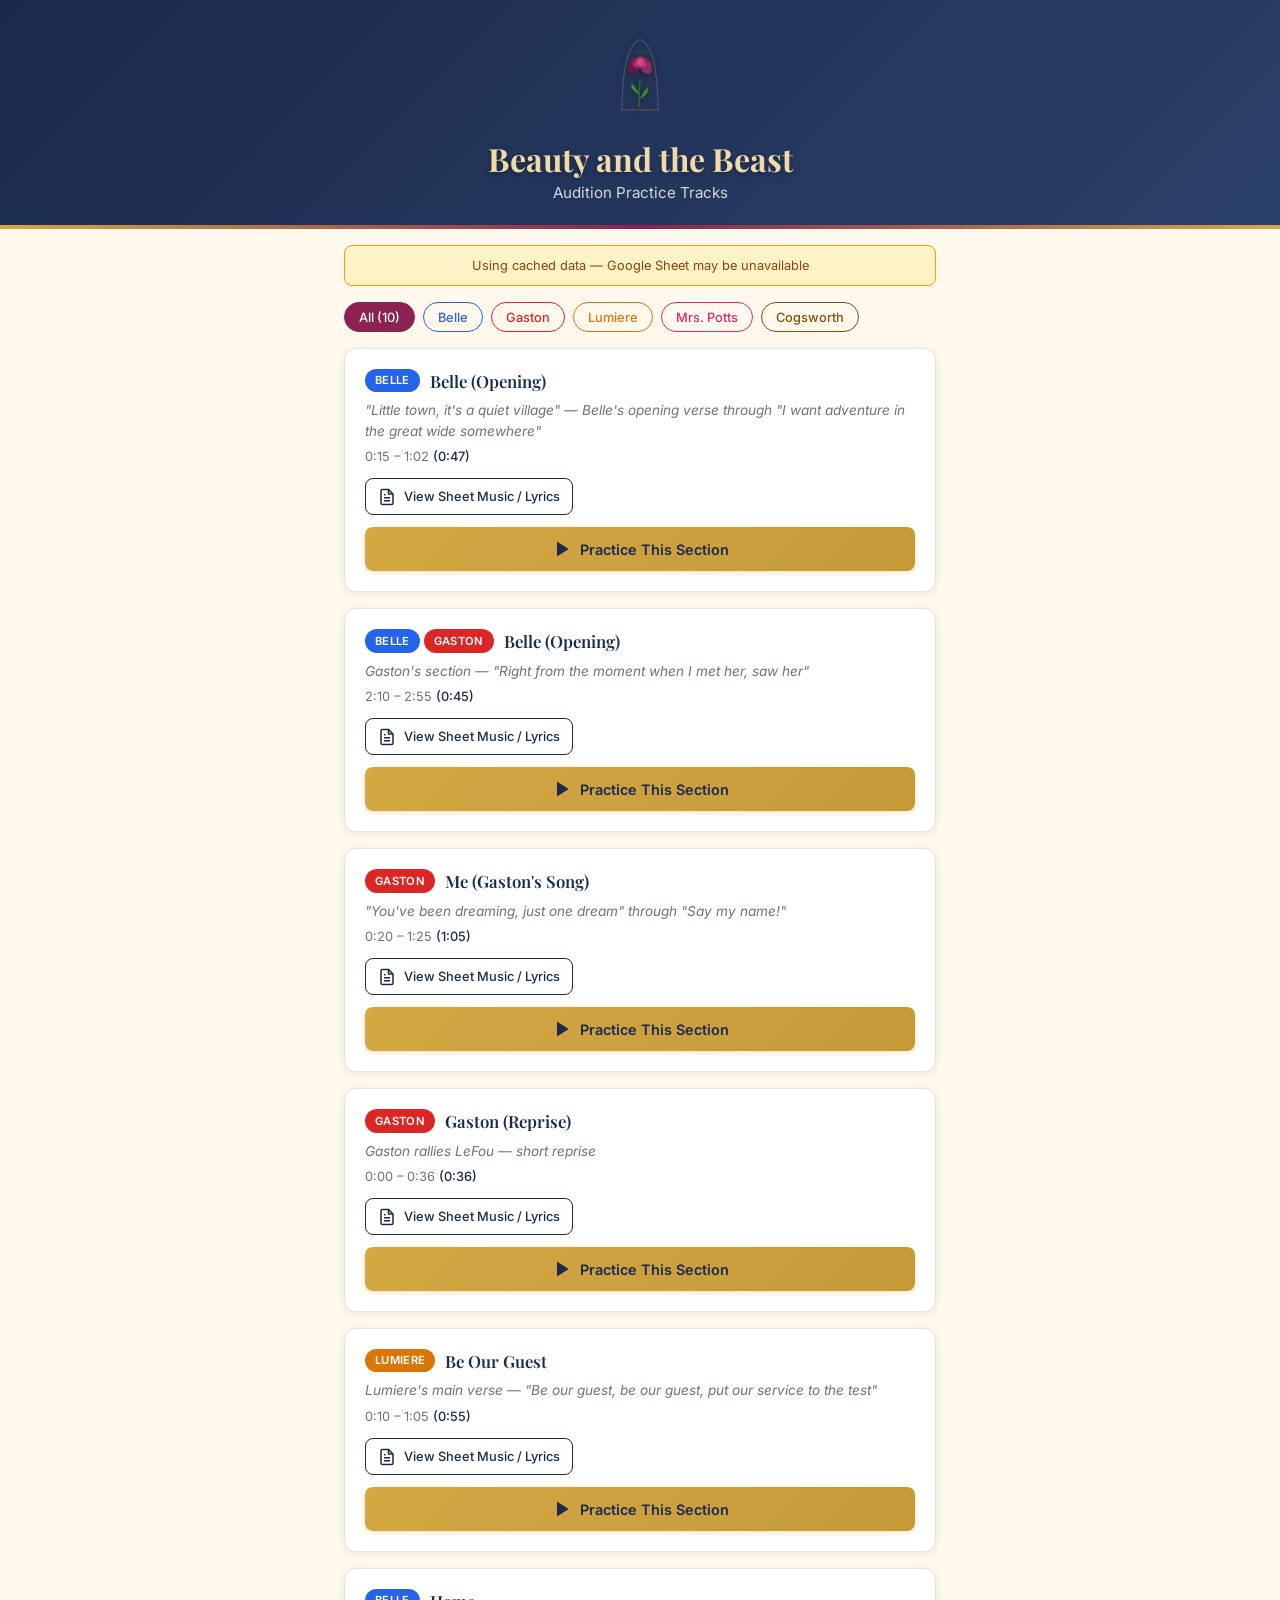
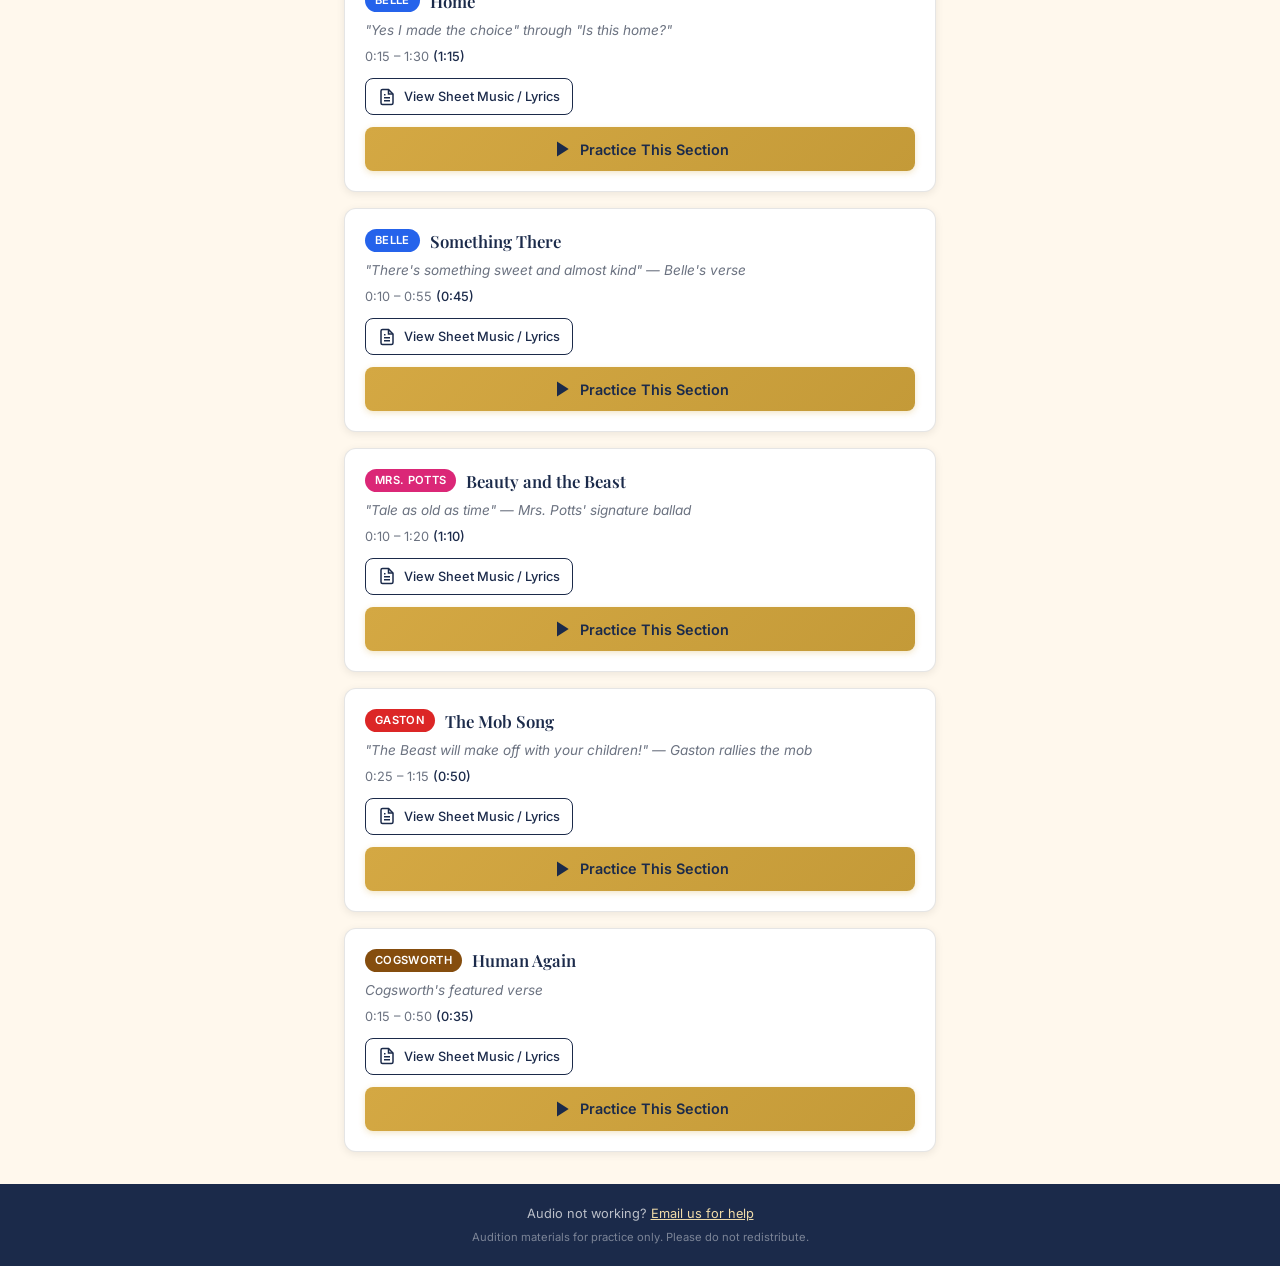
==== docs/index.html @ 09fa4710 "Initial commit: BATB audition practice app Full and instrumental audio tracks, clip editor (admin), " ====
<!DOCTYPE html>
<html lang="en">
<head>
  <meta charset="UTF-8">
  <meta name="viewport" content="width=device-width, initial-scale=1.0">
  <meta name="robots" content="noindex, nofollow">
  <title>Beauty and the Beast — Audition Practice</title>
  <link rel="preconnect" href="https://fonts.googleapis.com">
  <link rel="preconnect" href="https://fonts.gstatic.com" crossorigin>
  <link href="https://fonts.googleapis.com/css2?family=Playfair+Display:wght@600;700&family=Inter:wght@400;500;600&display=swap" rel="stylesheet">
  <link rel="stylesheet" href="./css/styles.css">
</head>
<body>
  <header class="site-header">
    <img src="./img/rose.svg" alt="" class="header-rose" aria-hidden="true">
    <h1 class="show-title">Beauty and the Beast</h1>
    <p class="show-subtitle">Audition Practice Tracks</p>
  </header>

  <main class="main-content">
    <div id="data-banner" class="data-banner" hidden></div>

    <nav class="filter-bar" id="filter-bar" aria-label="Filter by character">
      <!-- Populated by JS -->
    </nav>

    <section class="clips-list" id="clips-list" aria-label="Audition clips">
      <div class="loading-state">
        <div class="loading-spinner"></div>
        <p>Loading audition clips&hellip;</p>
      </div>
    </section>
  </main>

  <footer class="site-footer">
    <p>Audio not working? <a id="contact-link" href="mailto:music@school.edu">Email us for help</a></p>
    <p class="footer-note">Audition materials for practice only. Please do not redistribute.</p>
  </footer>

  <script type="module" src="./js/app.js"></script>
</body>
</html>
---- docs/css/styles.css ----
/* ── Enchanted Elegance Theme ── */

:root {
  --color-gold: #D4A843;
  --color-gold-light: #F0DBA8;
  --color-navy: #1B2A4A;
  --color-navy-light: #2A3F6A;
  --color-rose: #8B2252;
  --color-cream: #FFF8ED;
  --color-white: #FFFFFF;
  --color-text: #2C2C2C;
  --color-muted: #6B7280;
  --color-border: rgba(0, 0, 0, 0.1);
  --color-error: #DC2626;
  --color-danger: #DC2626;
  --radius: 12px;
  --radius-sm: 8px;
  --shadow: 0 2px 8px rgba(0, 0, 0, 0.08);
  --shadow-lg: 0 4px 16px rgba(0, 0, 0, 0.12);
}

/* ── Reset & Base ── */

*, *::before, *::after {
  box-sizing: border-box;
  margin: 0;
  padding: 0;
}

html {
  -webkit-text-size-adjust: 100%;
  scroll-behavior: smooth;
}

body {
  font-family: 'Inter', system-ui, -apple-system, sans-serif;
  font-size: 16px;
  line-height: 1.5;
  color: var(--color-text);
  background: var(--color-cream);
  min-height: 100vh;
  display: flex;
  flex-direction: column;
}

h1, h2, h3, h4 {
  font-family: 'Playfair Display', Georgia, serif;
  line-height: 1.2;
}

/* ── Header ── */

.site-header {
  background: linear-gradient(135deg, var(--color-navy), var(--color-navy-light));
  color: var(--color-white);
  text-align: center;
  padding: 2rem 1rem 1.5rem;
  position: relative;
  overflow: hidden;
}

.site-header::after {
  content: '';
  position: absolute;
  bottom: 0;
  left: 0;
  right: 0;
  height: 4px;
  background: linear-gradient(90deg, var(--color-gold), var(--color-rose), var(--color-gold));
}

.header-rose {
  width: 60px;
  height: auto;
  margin-bottom: 0.75rem;
  filter: drop-shadow(0 2px 4px rgba(0, 0, 0, 0.3));
}

.show-title {
  font-size: 1.75rem;
  font-weight: 700;
  color: var(--color-gold-light);
  text-shadow: 0 2px 4px rgba(0, 0, 0, 0.3);
}

.show-subtitle {
  font-size: 0.95rem;
  color: rgba(255, 255, 255, 0.8);
  margin-top: 0.25rem;
  font-family: 'Inter', sans-serif;
}

/* ── Main Content ── */

.main-content {
  flex: 1;
  width: 100%;
  max-width: 640px;
  margin: 0 auto;
  padding: 0 1rem 2rem;
}

/* ── Data Banner ── */

.data-banner {
  padding: 0.625rem 1rem;
  border-radius: var(--radius-sm);
  font-size: 0.8rem;
  text-align: center;
  margin-top: 1rem;
}

.banner-warn {
  background: #FEF3C7;
  color: #92400E;
  border: 1px solid #F59E0B;
}

.banner-error {
  background: #FEE2E2;
  color: var(--color-error);
  border: 1px solid #FECACA;
}

.banner-info {
  background: #DBEAFE;
  color: #1E40AF;
  border: 1px solid #93C5FD;
}

/* ── Filter Bar ── */

.filter-bar {
  display: flex;
  gap: 0.5rem;
  overflow-x: auto;
  padding: 1rem 0;
  -webkit-overflow-scrolling: touch;
  scrollbar-width: none;
}

.filter-bar::-webkit-scrollbar {
  display: none;
}

.filter-pill {
  flex-shrink: 0;
  padding: 0.4rem 0.875rem;
  border-radius: 999px;
  border: 1.5px solid var(--color-rose);
  background: transparent;
  color: var(--color-rose);
  font-family: 'Inter', sans-serif;
  font-size: 0.8rem;
  font-weight: 500;
  cursor: pointer;
  transition: all 0.2s ease;
  white-space: nowrap;
}

.filter-pill.colored {
  border-color: var(--pill-color);
  color: var(--pill-color);
}

.filter-pill:hover {
  background: rgba(139, 34, 82, 0.08);
}

.filter-pill.colored:hover {
  background: color-mix(in srgb, var(--pill-color) 10%, transparent);
}

.filter-pill.active {
  background: var(--color-rose);
  color: var(--color-white);
}

.filter-pill.colored.active {
  background: var(--pill-color);
  color: var(--color-white);
}

/* ── Clip Cards ── */

.clips-list {
  display: flex;
  flex-direction: column;
  gap: 1rem;
}

.clip-card {
  background: var(--color-white);
  border-radius: var(--radius);
  padding: 1.25rem;
  box-shadow: var(--shadow);
  border: 1px solid var(--color-border);
  transition: box-shadow 0.2s ease, border-color 0.2s ease;
}

.clip-card.active {
  border-color: var(--color-gold);
  box-shadow: var(--shadow-lg), 0 0 0 2px rgba(212, 168, 67, 0.2);
}

.card-header {
  display: flex;
  align-items: center;
  gap: 0.625rem;
  margin-bottom: 0.5rem;
}

/* ── Badge Group (multi-part badges) ── */

.badge-group {
  display: flex;
  flex-wrap: wrap;
  gap: 0.25rem;
  flex-shrink: 0;
}

.character-badge {
  display: inline-block;
  padding: 0.2rem 0.625rem;
  border-radius: 999px;
  font-size: 0.7rem;
  font-weight: 600;
  text-transform: uppercase;
  letter-spacing: 0.03em;
  color: var(--color-white);
  background: var(--badge-color, var(--color-rose));
  white-space: nowrap;
}

.song-title {
  font-size: 1.05rem;
  font-weight: 600;
  color: var(--color-navy);
}

.clip-notes {
  font-size: 0.85rem;
  color: var(--color-muted);
  margin-bottom: 0.375rem;
  font-style: italic;
}

.clip-time {
  font-size: 0.8rem;
  color: var(--color-muted);
  margin-bottom: 0.75rem;
}

.clip-duration {
  color: var(--color-navy);
  font-weight: 500;
}

/* ── Sheet Music Button ── */

.sheet-music-btn {
  display: flex;
  align-items: center;
  gap: 0.5rem;
  padding: 0.5rem 0.75rem;
  margin-bottom: 0.75rem;
  border: 1.5px solid var(--color-navy);
  border-radius: var(--radius-sm);
  background: transparent;
  color: var(--color-navy);
  font-family: 'Inter', sans-serif;
  font-size: 0.8rem;
  font-weight: 500;
  text-decoration: none;
  cursor: pointer;
  transition: all 0.15s ease;
  width: fit-content;
}

.sheet-music-btn:hover {
  background: var(--color-navy);
  color: var(--color-white);
}

.sheet-music-icon {
  display: flex;
  align-items: center;
}

/* ── Big Play Button (inactive card) ── */

.play-btn-large {
  display: flex;
  align-items: center;
  justify-content: center;
  gap: 0.5rem;
  width: 100%;
  padding: 0.75rem;
  border: none;
  border-radius: var(--radius-sm);
  background: linear-gradient(135deg, var(--color-gold), #C49A38);
  color: var(--color-navy);
  font-family: 'Inter', sans-serif;
  font-size: 0.9rem;
  font-weight: 600;
  cursor: pointer;
  transition: transform 0.15s ease, box-shadow 0.15s ease;
  box-shadow: 0 2px 6px rgba(212, 168, 67, 0.3);
}

.play-btn-large:hover {
  transform: translateY(-1px);
  box-shadow: 0 4px 12px rgba(212, 168, 67, 0.4);
}

.play-btn-large:active {
  transform: translateY(0);
}

.play-btn-icon {
  display: flex;
  align-items: center;
}

.play-btn-icon svg {
  width: 20px;
  height: 20px;
}

/* ── Player Controls (active card) ── */

.player-controls {
  margin-top: 0.75rem;
}

.player-controls.hidden {
  display: none;
}

.play-btn-large.hidden {
  display: none;
}

.player-label {
  display: flex;
  align-items: center;
  gap: 0.375rem;
  margin-bottom: 0.5rem;
}

.label-star {
  color: var(--color-gold);
  display: flex;
  align-items: center;
}

.label-star.hidden {
  display: none;
}

.label-text {
  font-size: 0.7rem;
  font-weight: 600;
  text-transform: uppercase;
  letter-spacing: 0.06em;
  color: var(--color-gold);
}

.label-text.muted {
  color: var(--color-muted);
}

/* ── Player Row ── */

.player-row {
  display: flex;
  align-items: center;
  gap: 0.625rem;
}

.play-btn-small {
  flex-shrink: 0;
  width: 36px;
  height: 36px;
  border-radius: 50%;
  border: none;
  background: var(--color-navy);
  color: var(--color-white);
  cursor: pointer;
  display: flex;
  align-items: center;
  justify-content: center;
  transition: background 0.15s ease;
}

.play-btn-small:hover {
  background: var(--color-navy-light);
}

.play-btn-small svg {
  width: 16px;
  height: 16px;
}

/* ── Progress Bar ── */

.progress-container {
  flex: 1;
  height: 32px;
  display: flex;
  align-items: center;
  cursor: pointer;
  touch-action: none;
  user-select: none;
}

.progress-track {
  width: 100%;
  height: 6px;
  background: #E5E7EB;
  border-radius: 3px;
  position: relative;
  overflow: hidden;
}

.progress-audition {
  position: absolute;
  top: 0;
  height: 100%;
  background: var(--color-gold-light);
  opacity: 0.5;
  display: none;
  border-radius: 3px;
}

.progress-fill {
  position: absolute;
  top: 0;
  left: 0;
  height: 100%;
  background: var(--color-navy);
  border-radius: 3px;
  width: 0%;
  transition: width 0.1s linear;
}

.time-display {
  flex-shrink: 0;
  font-size: 0.75rem;
  color: var(--color-muted);
  font-variant-numeric: tabular-nums;
  min-width: 5.5em;
  text-align: right;
}

/* ── Toggle Buttons ── */

.player-toggles {
  display: flex;
  gap: 0.5rem;
  margin-top: 0.625rem;
}

.toggle-btn {
  flex: 1;
  display: flex;
  align-items: center;
  justify-content: center;
  gap: 0.375rem;
  padding: 0.5rem;
  border: 1.5px solid var(--color-border);
  border-radius: var(--radius-sm);
  background: transparent;
  color: var(--color-muted);
  font-family: 'Inter', sans-serif;
  font-size: 0.75rem;
  font-weight: 500;
  cursor: pointer;
  transition: all 0.2s ease;
}

.toggle-btn:hover:not(.disabled) {
  border-color: var(--color-navy);
  color: var(--color-navy);
}

.toggle-btn.active {
  border-color: var(--color-navy);
  background: var(--color-navy);
  color: var(--color-white);
}

.toggle-btn.disabled {
  opacity: 0.4;
  cursor: not-allowed;
}

.toggle-icon {
  display: flex;
  align-items: center;
}

/* ── Loading State ── */

.loading-state {
  text-align: center;
  padding: 3rem 1rem;
  color: var(--color-muted);
}

.loading-spinner {
  width: 32px;
  height: 32px;
  border: 3px solid var(--color-border);
  border-top-color: var(--color-gold);
  border-radius: 50%;
  animation: spin 0.8s linear infinite;
  margin: 0 auto 1rem;
}

@keyframes spin {
  to { transform: rotate(360deg); }
}

.empty-state {
  text-align: center;
  padding: 2rem;
  color: var(--color-muted);
  font-style: italic;
}

/* ── Footer ── */

.site-footer {
  background: var(--color-navy);
  color: rgba(255, 255, 255, 0.7);
  text-align: center;
  padding: 1.25rem 1rem;
  font-size: 0.8rem;
  margin-top: auto;
}

.site-footer a {
  color: var(--color-gold-light);
  text-decoration: underline;
}

.footer-note {
  margin-top: 0.375rem;
  font-size: 0.7rem;
  opacity: 0.6;
}

/* ── Buttons (shared) ── */

.btn {
  display: inline-flex;
  align-items: center;
  justify-content: center;
  gap: 0.375rem;
  padding: 0.5rem 1rem;
  border-radius: var(--radius-sm);
  font-family: 'Inter', sans-serif;
  font-size: 0.8rem;
  font-weight: 500;
  cursor: pointer;
  transition: all 0.15s ease;
  border: none;
  text-decoration: none;
}

.btn-gold {
  background: var(--color-gold);
  color: var(--color-navy);
}

.btn-gold:hover {
  background: #C49A38;
}

.btn-outline {
  background: transparent;
  border: 1.5px solid var(--color-border);
  color: var(--color-text);
}

.btn-outline:hover {
  border-color: var(--color-navy);
  color: var(--color-navy);
}

.btn-danger {
  background: transparent;
  border: 1.5px solid var(--color-danger);
  color: var(--color-danger);
}

.btn-danger:hover {
  background: var(--color-danger);
  color: var(--color-white);
}

.btn:disabled {
  opacity: 0.4;
  cursor: not-allowed;
}

/* ══════════════════════════════
   ADMIN PAGE STYLES
   ══════════════════════════════ */

.admin-body .main-content {
  max-width: 720px;
}

.admin-body .clip-card {
  border-left: 4px solid var(--color-gold);
}

.admin-toolbar {
  display: flex;
  gap: 0.75rem;
  padding: 1rem 0;
  flex-wrap: wrap;
}

/* ── Admin Tabs ── */

.admin-tabs {
  display: flex;
  gap: 0;
  border-bottom: 2px solid var(--color-border);
  margin-bottom: 1rem;
}

.admin-tab {
  padding: 0.625rem 1.25rem;
  border: none;
  background: transparent;
  color: var(--color-muted);
  font-family: 'Inter', sans-serif;
  font-size: 0.85rem;
  font-weight: 500;
  cursor: pointer;
  border-bottom: 2px solid transparent;
  margin-bottom: -2px;
  transition: color 0.15s, border-color 0.15s;
}

.admin-tab:hover {
  color: var(--color-navy);
}

.admin-tab.active {
  color: var(--color-navy);
  border-bottom-color: var(--color-gold);
  font-weight: 600;
}

.tab-panel {
  display: none;
}

.tab-panel.active {
  display: block;
}

/* ── Admin Clip Header (song + delete) ── */

.admin-clip-header {
  display: flex;
  align-items: center;
  gap: 0.5rem;
  margin-bottom: 0.75rem;
}

.admin-clip-header select {
  flex: 1;
  height: 36px;
  border: 1px solid var(--color-border);
  border-radius: 4px;
  font-family: 'Inter', sans-serif;
  font-size: 0.85rem;
  padding: 0 0.5rem;
  color: var(--color-navy);
  background: var(--color-white);
}

.admin-clip-header select:focus {
  outline: none;
  border-color: var(--color-gold);
  box-shadow: 0 0 0 2px rgba(212, 168, 67, 0.2);
}

.btn-icon {
  flex-shrink: 0;
  width: 32px;
  height: 32px;
  border: 1px solid var(--color-border);
  border-radius: 4px;
  background: transparent;
  color: var(--color-muted);
  cursor: pointer;
  display: flex;
  align-items: center;
  justify-content: center;
  transition: all 0.15s;
  padding: 0;
}

.btn-icon:hover {
  border-color: var(--color-danger);
  color: var(--color-danger);
}

.btn-icon:disabled {
  opacity: 0.3;
  cursor: not-allowed;
}

.btn-icon:disabled:hover {
  border-color: var(--color-border);
  color: var(--color-muted);
}

/* ── Timestamp Editor ── */

.admin-timestamps {
  display: flex;
  align-items: flex-end;
  gap: 1rem;
  margin: 0.75rem 0;
  flex-wrap: wrap;
}

.ts-group {
  flex: 1;
  min-width: 140px;
}

.ts-group label {
  display: block;
  font-size: 0.7rem;
  font-weight: 600;
  text-transform: uppercase;
  letter-spacing: 0.05em;
  color: var(--color-muted);
  margin-bottom: 0.25rem;
}

.ts-controls {
  display: flex;
  align-items: center;
  gap: 0.25rem;
}

.ts-btn {
  flex-shrink: 0;
  width: 36px;
  height: 32px;
  border: 1px solid var(--color-border);
  border-radius: 4px;
  background: var(--color-white);
  color: var(--color-text);
  font-size: 0.75rem;
  font-weight: 600;
  cursor: pointer;
  transition: background 0.15s;
}

.ts-btn:hover {
  background: #F3F4F6;
}

.ts-input {
  width: 60px;
  height: 32px;
  text-align: center;
  border: 1px solid var(--color-border);
  border-radius: 4px;
  font-family: 'Inter', sans-serif;
  font-size: 0.85rem;
  font-weight: 500;
  color: var(--color-navy);
}

.ts-input:focus {
  outline: none;
  border-color: var(--color-gold);
  box-shadow: 0 0 0 2px rgba(212, 168, 67, 0.2);
}

.ts-input.input-error {
  border-color: var(--color-error);
  box-shadow: 0 0 0 2px rgba(220, 38, 38, 0.15);
}

.ts-duration {
  font-size: 0.85rem;
  font-weight: 600;
  color: var(--color-navy);
  white-space: nowrap;
  padding-bottom: 0.25rem;
}

.ts-invalid {
  color: var(--color-error);
}

/* ── Admin Audio Scrubber ── */

.admin-scrubber {
  background: #F9FAFB;
  border: 1px solid var(--color-border);
  border-radius: var(--radius-sm);
  padding: 0.75rem;
  margin: 0.75rem 0;
}

.scrubber-row {
  display: flex;
  align-items: center;
  gap: 0.5rem;
}

.scrubber-play {
  flex-shrink: 0;
  width: 32px;
  height: 32px;
  border-radius: 50%;
  border: none;
  background: var(--color-navy);
  color: var(--color-white);
  cursor: pointer;
  display: flex;
  align-items: center;
  justify-content: center;
  transition: background 0.15s;
}

.scrubber-play:hover {
  background: var(--color-navy-light);
}

.scrubber-play svg {
  width: 14px;
  height: 14px;
}

.scrubber-track-container {
  flex: 1;
  height: 28px;
  display: flex;
  align-items: center;
  cursor: pointer;
  touch-action: none;
  user-select: none;
  position: relative;
}

.scrubber-track {
  width: 100%;
  height: 8px;
  background: #E5E7EB;
  border-radius: 4px;
  position: relative;
  overflow: hidden;
}

.scrubber-range {
  position: absolute;
  top: 0;
  height: 100%;
  background: var(--color-gold-light);
  border-radius: 4px;
}

.scrubber-playhead {
  position: absolute;
  top: 0;
  left: 0;
  height: 100%;
  background: var(--color-navy);
  border-radius: 4px;
  width: 0%;
  transition: width 0.05s linear;
}

.scrubber-time {
  flex-shrink: 0;
  font-size: 0.75rem;
  color: var(--color-navy);
  font-variant-numeric: tabular-nums;
  font-weight: 500;
  min-width: 7em;
  text-align: right;
}

.scrubber-actions {
  display: flex;
  gap: 0.5rem;
  margin-top: 0.5rem;
}

.btn-set-time {
  flex: 1;
  display: flex;
  align-items: center;
  justify-content: center;
  gap: 0.25rem;
  padding: 0.375rem 0.5rem;
  border: 1.5px solid var(--color-gold);
  border-radius: 4px;
  background: transparent;
  color: var(--color-navy);
  font-family: 'Inter', sans-serif;
  font-size: 0.75rem;
  font-weight: 600;
  cursor: pointer;
  transition: all 0.15s;
}

.btn-set-time:hover {
  background: var(--color-gold);
}

.btn-set-time .set-time-key {
  font-size: 0.65rem;
  color: var(--color-muted);
  font-weight: 500;
}

/* ── Song Sheet Input (admin songs tab) ── */

.song-sheet-input {
  width: 140px;
  height: 32px;
  border: 1px solid var(--color-border);
  border-radius: 4px;
  font-family: 'Inter', sans-serif;
  font-size: 0.8rem;
  color: var(--color-navy);
  padding: 0 0.5rem;
}

.song-sheet-input:focus {
  outline: none;
  border-color: var(--color-gold);
  box-shadow: 0 0 0 2px rgba(212, 168, 67, 0.2);
}

.song-sheet-input::placeholder {
  color: var(--color-muted);
  font-style: italic;
}

/* ── Notes Textarea ── */

.clip-notes-input {
  width: 100%;
  min-height: 40px;
  padding: 0.5rem;
  border: 1px solid var(--color-border);
  border-radius: 4px;
  font-family: 'Inter', sans-serif;
  font-size: 0.8rem;
  color: var(--color-text);
  resize: vertical;
  margin-bottom: 0.5rem;
}

.clip-notes-input:focus {
  outline: none;
  border-color: var(--color-gold);
  box-shadow: 0 0 0 2px rgba(212, 168, 67, 0.2);
}

.clip-notes-input::placeholder {
  color: var(--color-muted);
  font-style: italic;
}

/* ── Parts Checkboxes (clip editor) ── */

.parts-checkboxes {
  display: flex;
  flex-wrap: wrap;
  gap: 0.5rem;
  margin: 0.5rem 0;
}

.part-check {
  display: flex;
  align-items: center;
  gap: 0.3rem;
  cursor: pointer;
  font-size: 0.8rem;
  font-family: 'Inter', sans-serif;
  color: var(--color-text);
}

.part-check input[type="checkbox"] {
  accent-color: var(--part-color, var(--color-navy));
  width: 16px;
  height: 16px;
  cursor: pointer;
}

.part-dot {
  width: 8px;
  height: 8px;
  border-radius: 50%;
  background: var(--part-color, var(--color-muted));
  flex-shrink: 0;
}

/* ── Parts Tab (part rows) ── */

.parts-list {
  display: flex;
  flex-direction: column;
  gap: 0.5rem;
}

.part-row {
  display: flex;
  align-items: center;
  gap: 0.75rem;
  padding: 0.75rem;
  background: var(--color-white);
  border-radius: var(--radius-sm);
  border: 1px solid var(--color-border);
}

.part-color-input {
  width: 36px;
  height: 32px;
  border: 1px solid var(--color-border);
  border-radius: 4px;
  padding: 2px;
  cursor: pointer;
  background: transparent;
}

.part-name-input {
  flex: 1;
  height: 32px;
  border: 1px solid var(--color-border);
  border-radius: 4px;
  font-family: 'Inter', sans-serif;
  font-size: 0.9rem;
  font-weight: 500;
  color: var(--color-navy);
  padding: 0 0.5rem;
}

.part-name-input:focus {
  outline: none;
  border-color: var(--color-gold);
  box-shadow: 0 0 0 2px rgba(212, 168, 67, 0.2);
}

.part-usage {
  font-size: 0.75rem;
  color: var(--color-muted);
  white-space: nowrap;
  min-width: 4em;
  text-align: center;
}

/* ── Songs Tab ── */

.songs-list {
  display: flex;
  flex-direction: column;
  gap: 0.5rem;
}

.song-row {
  display: flex;
  align-items: center;
  gap: 0.75rem;
  padding: 0.75rem;
  background: var(--color-white);
  border-radius: var(--radius-sm);
  border: 1px solid var(--color-border);
}

.song-title-input {
  flex: 1;
  height: 32px;
  border: 1px solid var(--color-border);
  border-radius: 4px;
  font-family: 'Inter', sans-serif;
  font-size: 0.9rem;
  font-weight: 500;
  color: var(--color-navy);
  padding: 0 0.5rem;
}

.song-title-input:focus {
  outline: none;
  border-color: var(--color-gold);
  box-shadow: 0 0 0 2px rgba(212, 168, 67, 0.2);
}

.song-filename {
  font-size: 0.75rem;
  color: var(--color-muted);
  font-family: monospace;
  white-space: nowrap;
}

/* ── Admin Actions ── */

.admin-actions {
  display: flex;
  gap: 0.5rem;
  margin-top: 0.25rem;
}

.section-actions {
  margin-top: 0.75rem;
}

/* ── Admin Section Label ── */

.admin-field-label {
  display: block;
  font-size: 0.7rem;
  font-weight: 600;
  text-transform: uppercase;
  letter-spacing: 0.05em;
  color: var(--color-muted);
  margin-bottom: 0.25rem;
}

/* ── Toast ── */

.toast {
  position: fixed;
  bottom: 1.5rem;
  left: 50%;
  transform: translateX(-50%) translateY(20px);
  background: var(--color-navy);
  color: var(--color-white);
  padding: 0.625rem 1.25rem;
  border-radius: var(--radius-sm);
  font-size: 0.8rem;
  font-weight: 500;
  box-shadow: var(--shadow-lg);
  opacity: 0;
  transition: opacity 0.3s ease, transform 0.3s ease;
  z-index: 100;
  white-space: nowrap;
}

.toast.show {
  opacity: 1;
  transform: translateX(-50%) translateY(0);
}

/* ── Responsive ── */

@media (min-width: 480px) {
  .show-title {
    font-size: 2rem;
  }

  .main-content {
    padding: 0 1.5rem 2rem;
  }
}
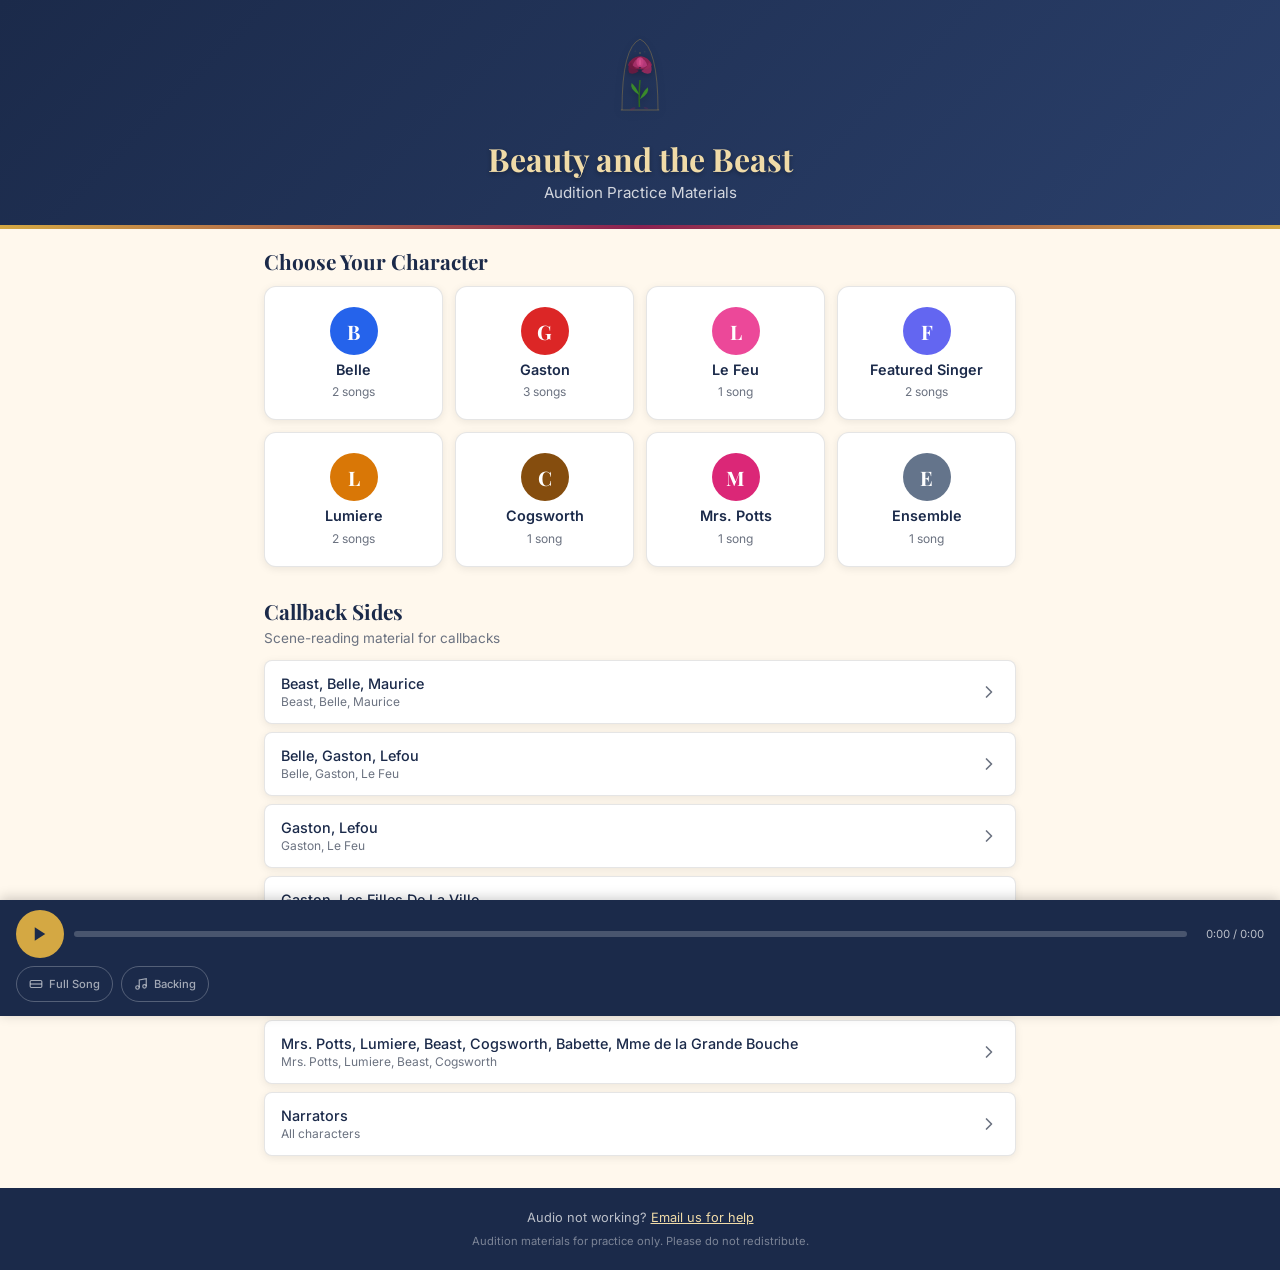
==== commit c193c56f: "Replace docs with v2 app Swap in docs-v2 as the new docs/ folder for GitHub Pages. V2 adds router, c" ====
--- a/docs/index.html
+++ b/docs/index.html
@@ -2,7 +2,7 @@
 <html lang="en">
 <head>
   <meta charset="UTF-8">
-  <meta name="viewport" content="width=device-width, initial-scale=1.0">
+  <meta name="viewport" content="width=device-width, initial-scale=1.0, viewport-fit=cover">
   <meta name="robots" content="noindex, nofollow">
   <title>Beauty and the Beast — Audition Practice</title>
   <link rel="preconnect" href="https://fonts.googleapis.com">
@@ -14,26 +14,21 @@
   <header class="site-header">
     <img src="./img/rose.svg" alt="" class="header-rose" aria-hidden="true">
     <h1 class="show-title">Beauty and the Beast</h1>
-    <p class="show-subtitle">Audition Practice Tracks</p>
+    <p class="show-subtitle">Audition Practice Materials</p>
   </header>
 
   <main class="main-content">
-    <div id="data-banner" class="data-banner" hidden></div>
-
-    <nav class="filter-bar" id="filter-bar" aria-label="Filter by character">
-      <!-- Populated by JS -->
-    </nav>
-
-    <section class="clips-list" id="clips-list" aria-label="Audition clips">
-      <div class="loading-state">
-        <div class="loading-spinner"></div>
-        <p>Loading audition clips&hellip;</p>
-      </div>
-    </section>
+    <div id="loading-state" class="loading-state">
+      <div class="loading-spinner"></div>
+      <p>Loading audition materials&hellip;</p>
+    </div>
+    <div id="app-content"></div>
   </main>
 
+  <div id="sticky-player" class="sticky-player"></div>
+
   <footer class="site-footer">
-    <p>Audio not working? <a id="contact-link" href="mailto:music@school.edu">Email us for help</a></p>
+    <p>Audio not working? <a id="contact-link" href="mailto:adcatheatreinfo@gmail.com">Email us for help</a></p>
     <p class="footer-note">Audition materials for practice only. Please do not redistribute.</p>
   </footer>
 
--- a/docs/css/styles.css
+++ b/docs/css/styles.css
@@ -1,4 +1,4 @@
-/* ── Enchanted Elegance Theme ── */
+/* ── Enchanted Elegance Theme v2 ── */
 
 :root {
   --color-gold: #D4A843;
@@ -12,11 +12,11 @@
   --color-muted: #6B7280;
   --color-border: rgba(0, 0, 0, 0.1);
   --color-error: #DC2626;
-  --color-danger: #DC2626;
   --radius: 12px;
   --radius-sm: 8px;
   --shadow: 0 2px 8px rgba(0, 0, 0, 0.08);
   --shadow-lg: 0 4px 16px rgba(0, 0, 0, 0.12);
+  --sticky-player-height: 0px;
 }
 
 /* ── Reset & Base ── */
@@ -41,11 +41,28 @@
   min-height: 100vh;
   display: flex;
   flex-direction: column;
+  padding-bottom: var(--sticky-player-height);
+}
+
+body.has-sticky-player {
+  --sticky-player-height: 120px;
 }
 
 h1, h2, h3, h4 {
   font-family: 'Playfair Display', Georgia, serif;
   line-height: 1.2;
+}
+
+button {
+  font-family: inherit;
+  border: none;
+  background: none;
+  cursor: pointer;
+  -webkit-tap-highlight-color: transparent;
+}
+
+a {
+  color: var(--color-gold-light);
 }
 
 /* ── Header ── */
@@ -95,409 +112,9 @@
 .main-content {
   flex: 1;
   width: 100%;
-  max-width: 640px;
+  max-width: 720px;
   margin: 0 auto;
-  padding: 0 1rem 2rem;
-}
-
-/* ── Data Banner ── */
-
-.data-banner {
-  padding: 0.625rem 1rem;
-  border-radius: var(--radius-sm);
-  font-size: 0.8rem;
-  text-align: center;
-  margin-top: 1rem;
-}
-
-.banner-warn {
-  background: #FEF3C7;
-  color: #92400E;
-  border: 1px solid #F59E0B;
-}
-
-.banner-error {
-  background: #FEE2E2;
-  color: var(--color-error);
-  border: 1px solid #FECACA;
-}
-
-.banner-info {
-  background: #DBEAFE;
-  color: #1E40AF;
-  border: 1px solid #93C5FD;
-}
-
-/* ── Filter Bar ── */
-
-.filter-bar {
-  display: flex;
-  gap: 0.5rem;
-  overflow-x: auto;
-  padding: 1rem 0;
-  -webkit-overflow-scrolling: touch;
-  scrollbar-width: none;
-}
-
-.filter-bar::-webkit-scrollbar {
-  display: none;
-}
-
-.filter-pill {
-  flex-shrink: 0;
-  padding: 0.4rem 0.875rem;
-  border-radius: 999px;
-  border: 1.5px solid var(--color-rose);
-  background: transparent;
-  color: var(--color-rose);
-  font-family: 'Inter', sans-serif;
-  font-size: 0.8rem;
-  font-weight: 500;
-  cursor: pointer;
-  transition: all 0.2s ease;
-  white-space: nowrap;
-}
-
-.filter-pill.colored {
-  border-color: var(--pill-color);
-  color: var(--pill-color);
-}
-
-.filter-pill:hover {
-  background: rgba(139, 34, 82, 0.08);
-}
-
-.filter-pill.colored:hover {
-  background: color-mix(in srgb, var(--pill-color) 10%, transparent);
-}
-
-.filter-pill.active {
-  background: var(--color-rose);
-  color: var(--color-white);
-}
-
-.filter-pill.colored.active {
-  background: var(--pill-color);
-  color: var(--color-white);
-}
-
-/* ── Clip Cards ── */
-
-.clips-list {
-  display: flex;
-  flex-direction: column;
-  gap: 1rem;
-}
-
-.clip-card {
-  background: var(--color-white);
-  border-radius: var(--radius);
-  padding: 1.25rem;
-  box-shadow: var(--shadow);
-  border: 1px solid var(--color-border);
-  transition: box-shadow 0.2s ease, border-color 0.2s ease;
-}
-
-.clip-card.active {
-  border-color: var(--color-gold);
-  box-shadow: var(--shadow-lg), 0 0 0 2px rgba(212, 168, 67, 0.2);
-}
-
-.card-header {
-  display: flex;
-  align-items: center;
-  gap: 0.625rem;
-  margin-bottom: 0.5rem;
-}
-
-/* ── Badge Group (multi-part badges) ── */
-
-.badge-group {
-  display: flex;
-  flex-wrap: wrap;
-  gap: 0.25rem;
-  flex-shrink: 0;
-}
-
-.character-badge {
-  display: inline-block;
-  padding: 0.2rem 0.625rem;
-  border-radius: 999px;
-  font-size: 0.7rem;
-  font-weight: 600;
-  text-transform: uppercase;
-  letter-spacing: 0.03em;
-  color: var(--color-white);
-  background: var(--badge-color, var(--color-rose));
-  white-space: nowrap;
-}
-
-.song-title {
-  font-size: 1.05rem;
-  font-weight: 600;
-  color: var(--color-navy);
-}
-
-.clip-notes {
-  font-size: 0.85rem;
-  color: var(--color-muted);
-  margin-bottom: 0.375rem;
-  font-style: italic;
-}
-
-.clip-time {
-  font-size: 0.8rem;
-  color: var(--color-muted);
-  margin-bottom: 0.75rem;
-}
-
-.clip-duration {
-  color: var(--color-navy);
-  font-weight: 500;
-}
-
-/* ── Sheet Music Button ── */
-
-.sheet-music-btn {
-  display: flex;
-  align-items: center;
-  gap: 0.5rem;
-  padding: 0.5rem 0.75rem;
-  margin-bottom: 0.75rem;
-  border: 1.5px solid var(--color-navy);
-  border-radius: var(--radius-sm);
-  background: transparent;
-  color: var(--color-navy);
-  font-family: 'Inter', sans-serif;
-  font-size: 0.8rem;
-  font-weight: 500;
-  text-decoration: none;
-  cursor: pointer;
-  transition: all 0.15s ease;
-  width: fit-content;
-}
-
-.sheet-music-btn:hover {
-  background: var(--color-navy);
-  color: var(--color-white);
-}
-
-.sheet-music-icon {
-  display: flex;
-  align-items: center;
-}
-
-/* ── Big Play Button (inactive card) ── */
-
-.play-btn-large {
-  display: flex;
-  align-items: center;
-  justify-content: center;
-  gap: 0.5rem;
-  width: 100%;
-  padding: 0.75rem;
-  border: none;
-  border-radius: var(--radius-sm);
-  background: linear-gradient(135deg, var(--color-gold), #C49A38);
-  color: var(--color-navy);
-  font-family: 'Inter', sans-serif;
-  font-size: 0.9rem;
-  font-weight: 600;
-  cursor: pointer;
-  transition: transform 0.15s ease, box-shadow 0.15s ease;
-  box-shadow: 0 2px 6px rgba(212, 168, 67, 0.3);
-}
-
-.play-btn-large:hover {
-  transform: translateY(-1px);
-  box-shadow: 0 4px 12px rgba(212, 168, 67, 0.4);
-}
-
-.play-btn-large:active {
-  transform: translateY(0);
-}
-
-.play-btn-icon {
-  display: flex;
-  align-items: center;
-}
-
-.play-btn-icon svg {
-  width: 20px;
-  height: 20px;
-}
-
-/* ── Player Controls (active card) ── */
-
-.player-controls {
-  margin-top: 0.75rem;
-}
-
-.player-controls.hidden {
-  display: none;
-}
-
-.play-btn-large.hidden {
-  display: none;
-}
-
-.player-label {
-  display: flex;
-  align-items: center;
-  gap: 0.375rem;
-  margin-bottom: 0.5rem;
-}
-
-.label-star {
-  color: var(--color-gold);
-  display: flex;
-  align-items: center;
-}
-
-.label-star.hidden {
-  display: none;
-}
-
-.label-text {
-  font-size: 0.7rem;
-  font-weight: 600;
-  text-transform: uppercase;
-  letter-spacing: 0.06em;
-  color: var(--color-gold);
-}
-
-.label-text.muted {
-  color: var(--color-muted);
-}
-
-/* ── Player Row ── */
-
-.player-row {
-  display: flex;
-  align-items: center;
-  gap: 0.625rem;
-}
-
-.play-btn-small {
-  flex-shrink: 0;
-  width: 36px;
-  height: 36px;
-  border-radius: 50%;
-  border: none;
-  background: var(--color-navy);
-  color: var(--color-white);
-  cursor: pointer;
-  display: flex;
-  align-items: center;
-  justify-content: center;
-  transition: background 0.15s ease;
-}
-
-.play-btn-small:hover {
-  background: var(--color-navy-light);
-}
-
-.play-btn-small svg {
-  width: 16px;
-  height: 16px;
-}
-
-/* ── Progress Bar ── */
-
-.progress-container {
-  flex: 1;
-  height: 32px;
-  display: flex;
-  align-items: center;
-  cursor: pointer;
-  touch-action: none;
-  user-select: none;
-}
-
-.progress-track {
-  width: 100%;
-  height: 6px;
-  background: #E5E7EB;
-  border-radius: 3px;
-  position: relative;
-  overflow: hidden;
-}
-
-.progress-audition {
-  position: absolute;
-  top: 0;
-  height: 100%;
-  background: var(--color-gold-light);
-  opacity: 0.5;
-  display: none;
-  border-radius: 3px;
-}
-
-.progress-fill {
-  position: absolute;
-  top: 0;
-  left: 0;
-  height: 100%;
-  background: var(--color-navy);
-  border-radius: 3px;
-  width: 0%;
-  transition: width 0.1s linear;
-}
-
-.time-display {
-  flex-shrink: 0;
-  font-size: 0.75rem;
-  color: var(--color-muted);
-  font-variant-numeric: tabular-nums;
-  min-width: 5.5em;
-  text-align: right;
-}
-
-/* ── Toggle Buttons ── */
-
-.player-toggles {
-  display: flex;
-  gap: 0.5rem;
-  margin-top: 0.625rem;
-}
-
-.toggle-btn {
-  flex: 1;
-  display: flex;
-  align-items: center;
-  justify-content: center;
-  gap: 0.375rem;
-  padding: 0.5rem;
-  border: 1.5px solid var(--color-border);
-  border-radius: var(--radius-sm);
-  background: transparent;
-  color: var(--color-muted);
-  font-family: 'Inter', sans-serif;
-  font-size: 0.75rem;
-  font-weight: 500;
-  cursor: pointer;
-  transition: all 0.2s ease;
-}
-
-.toggle-btn:hover:not(.disabled) {
-  border-color: var(--color-navy);
-  color: var(--color-navy);
-}
-
-.toggle-btn.active {
-  border-color: var(--color-navy);
-  background: var(--color-navy);
-  color: var(--color-white);
-}
-
-.toggle-btn.disabled {
-  opacity: 0.4;
-  cursor: not-allowed;
-}
-
-.toggle-icon {
-  display: flex;
-  align-items: center;
+  padding: 1rem 1rem 2rem;
 }
 
 /* ── Loading State ── */
@@ -522,11 +139,560 @@
   to { transform: rotate(360deg); }
 }
 
-.empty-state {
+.error-msg {
+  color: var(--color-error);
+  font-style: italic;
+}
+
+/* ── Section Titles ── */
+
+.section-title {
+  font-size: 1.3rem;
+  font-weight: 700;
+  color: var(--color-navy);
+  margin-bottom: 0.75rem;
+}
+
+.section-subtitle {
+  font-family: 'Inter', sans-serif;
+  font-size: 0.85rem;
+  font-weight: 600;
+  text-transform: uppercase;
+  letter-spacing: 0.05em;
+  color: var(--color-muted);
+  margin-bottom: 0.5rem;
+}
+
+.section-desc {
+  font-size: 0.85rem;
+  color: var(--color-muted);
+  margin-top: -0.5rem;
+  margin-bottom: 0.75rem;
+}
+
+/* ══════════════════════════════
+   SCREEN 1: CHARACTER GRID
+   ══════════════════════════════ */
+
+.character-grid-section {
+  margin-bottom: 2rem;
+}
+
+.character-grid {
+  display: grid;
+  grid-template-columns: repeat(2, 1fr);
+  gap: 0.75rem;
+}
+
+.character-card {
+  display: flex;
+  flex-direction: column;
+  align-items: center;
+  gap: 0.375rem;
+  padding: 1.25rem 0.75rem;
+  background: var(--color-white);
+  border-radius: var(--radius);
+  box-shadow: var(--shadow);
+  border: 1px solid var(--color-border);
+  transition: transform 0.15s ease, box-shadow 0.15s ease;
+  min-height: 48px;
+}
+
+.character-card:hover {
+  transform: translateY(-2px);
+  box-shadow: var(--shadow-lg);
+}
+
+.character-card:active {
+  transform: translateY(0);
+}
+
+.char-icon {
+  width: 48px;
+  height: 48px;
+  border-radius: 50%;
+  display: flex;
+  align-items: center;
+  justify-content: center;
+  color: var(--color-white);
+  font-family: 'Playfair Display', Georgia, serif;
+  font-size: 1.25rem;
+  font-weight: 700;
+  flex-shrink: 0;
+}
+
+.char-name {
+  font-size: 0.9rem;
+  font-weight: 600;
+  color: var(--color-navy);
   text-align: center;
-  padding: 2rem;
-  color: var(--color-muted);
-  font-style: italic;
+  line-height: 1.2;
+}
+
+.char-count {
+  font-size: 0.75rem;
+  color: var(--color-muted);
+}
+
+/* ══════════════════════════════
+   CALLBACK SIDES (HOME + SONG LIST)
+   ══════════════════════════════ */
+
+.sides-section {
+  margin-top: 0.5rem;
+}
+
+.sides-section-compact {
+  margin-top: 1.5rem;
+}
+
+.sides-list {
+  display: flex;
+  flex-direction: column;
+  gap: 0.5rem;
+}
+
+.side-row {
+  display: flex;
+  align-items: center;
+  justify-content: space-between;
+  gap: 0.75rem;
+  padding: 0.875rem 1rem;
+  background: var(--color-white);
+  border-radius: var(--radius-sm);
+  box-shadow: var(--shadow);
+  border: 1px solid var(--color-border);
+  transition: transform 0.1s ease;
+  text-align: left;
+  min-height: 48px;
+  width: 100%;
+}
+
+.side-row:hover {
+  transform: translateX(2px);
+}
+
+.side-row:active {
+  transform: translateX(0);
+}
+
+.side-info {
+  display: flex;
+  flex-direction: column;
+  gap: 0.125rem;
+  min-width: 0;
+}
+
+.side-title {
+  font-size: 0.9rem;
+  font-weight: 500;
+  color: var(--color-navy);
+  white-space: nowrap;
+  overflow: hidden;
+  text-overflow: ellipsis;
+}
+
+.side-characters {
+  font-size: 0.75rem;
+  color: var(--color-muted);
+}
+
+.side-arrow {
+  flex-shrink: 0;
+  color: var(--color-muted);
+}
+
+/* ══════════════════════════════
+   SCREEN 2: SONG LIST
+   ══════════════════════════════ */
+
+.view-header {
+  margin-bottom: 1.25rem;
+}
+
+.back-btn {
+  display: inline-flex;
+  align-items: center;
+  gap: 0.25rem;
+  padding: 0.5rem 0;
+  color: var(--color-navy);
+  font-size: 0.85rem;
+  font-weight: 500;
+  margin-bottom: 0.75rem;
+  min-height: 48px;
+}
+
+.back-btn:hover {
+  color: var(--color-gold);
+}
+
+.view-title-row {
+  display: flex;
+  align-items: center;
+  gap: 0.75rem;
+  flex-wrap: wrap;
+}
+
+.char-badge {
+  display: inline-block;
+  padding: 0.3rem 0.875rem;
+  border-radius: 999px;
+  font-size: 0.85rem;
+  font-weight: 600;
+  color: var(--color-white);
+}
+
+.char-clip-count {
+  font-size: 0.85rem;
+  color: var(--color-muted);
+}
+
+.view-title {
+  font-size: 1.3rem;
+  font-weight: 700;
+  color: var(--color-navy);
+}
+
+.view-desc {
+  font-size: 0.9rem;
+  color: var(--color-muted);
+  margin-top: 0.25rem;
+  font-family: 'Inter', sans-serif;
+}
+
+.songs-card-list {
+  display: flex;
+  flex-direction: column;
+  gap: 0.625rem;
+}
+
+.song-card {
+  display: flex;
+  align-items: center;
+  justify-content: space-between;
+  gap: 0.75rem;
+  padding: 1rem 1rem;
+  background: var(--color-white);
+  border-radius: var(--radius);
+  box-shadow: var(--shadow);
+  border: 1px solid var(--color-border);
+  transition: transform 0.1s ease, box-shadow 0.15s ease;
+  text-align: left;
+  min-height: 48px;
+  width: 100%;
+}
+
+.song-card:hover {
+  transform: translateX(2px);
+  box-shadow: var(--shadow-lg);
+}
+
+.song-card-info {
+  display: flex;
+  flex-direction: column;
+  gap: 0.125rem;
+}
+
+.song-card-title {
+  font-size: 1rem;
+  font-weight: 600;
+  color: var(--color-navy);
+}
+
+.song-card-clips {
+  font-size: 0.8rem;
+  color: var(--color-muted);
+}
+
+.song-card-arrow {
+  flex-shrink: 0;
+  color: var(--color-muted);
+}
+
+/* ══════════════════════════════
+   SCREEN 3: SONG DETAIL
+   ══════════════════════════════ */
+
+.clip-selector {
+  margin-bottom: 1.5rem;
+}
+
+.clip-buttons {
+  display: flex;
+  flex-direction: column;
+  gap: 0.5rem;
+}
+
+.clip-btn {
+  display: flex;
+  flex-direction: column;
+  gap: 0.25rem;
+  width: 100%;
+  padding: 0.875rem 1rem;
+  background: var(--color-white);
+  border-radius: var(--radius-sm);
+  box-shadow: var(--shadow);
+  border: 2px solid var(--color-border);
+  text-align: left;
+  transition: border-color 0.15s ease, box-shadow 0.15s ease;
+  min-height: 48px;
+}
+
+.clip-btn:hover {
+  border-color: var(--color-gold);
+}
+
+.clip-btn.active {
+  border-color: var(--color-gold);
+  box-shadow: var(--shadow-lg), 0 0 0 2px rgba(212, 168, 67, 0.2);
+  background: #FFFDF5;
+}
+
+.clip-btn-top {
+  display: flex;
+  align-items: center;
+  gap: 0.5rem;
+}
+
+.clip-btn-top svg {
+  flex-shrink: 0;
+  color: var(--color-gold);
+}
+
+.clip-btn-label {
+  font-size: 0.85rem;
+  font-weight: 500;
+  color: var(--color-navy);
+  line-height: 1.3;
+}
+
+.clip-btn-time {
+  font-size: 0.75rem;
+  color: var(--color-muted);
+  padding-left: 1.5rem;
+}
+
+.clip-btn-badges {
+  display: flex;
+  flex-wrap: wrap;
+  gap: 0.25rem;
+  padding-left: 1.5rem;
+  margin-top: 0.125rem;
+}
+
+.mini-badge {
+  display: inline-block;
+  padding: 0.125rem 0.5rem;
+  border-radius: 999px;
+  font-size: 0.65rem;
+  font-weight: 600;
+  color: var(--color-white);
+}
+
+/* ── PDF Viewer ── */
+
+.pdf-section {
+  margin-top: 1rem;
+}
+
+.pdf-viewer {
+  position: relative;
+}
+
+.pdf-iframe {
+  width: 100%;
+  height: 70vh;
+  min-height: 400px;
+  border: 1px solid var(--color-border);
+  border-radius: var(--radius-sm);
+  background: var(--color-white);
+}
+
+.pdf-fallback {
+  margin-top: 0.75rem;
+}
+
+.pdf-download-btn {
+  display: inline-flex;
+  align-items: center;
+  gap: 0.5rem;
+  padding: 0.625rem 1rem;
+  background: linear-gradient(135deg, var(--color-gold), #C49A38);
+  color: var(--color-navy);
+  border-radius: var(--radius-sm);
+  font-size: 0.85rem;
+  font-weight: 600;
+  text-decoration: none;
+  box-shadow: 0 2px 6px rgba(212, 168, 67, 0.3);
+  transition: transform 0.15s ease;
+}
+
+.pdf-download-btn:hover {
+  transform: translateY(-1px);
+}
+
+/* ── Side Detail ── */
+
+.side-detail-badges {
+  display: flex;
+  flex-wrap: wrap;
+  gap: 0.375rem;
+  margin-bottom: 1rem;
+}
+
+.character-badge-sm {
+  display: inline-block;
+  padding: 0.2rem 0.625rem;
+  border-radius: 999px;
+  font-size: 0.75rem;
+  font-weight: 500;
+  color: var(--color-white);
+  background: var(--color-navy);
+}
+
+/* ══════════════════════════════
+   STICKY PLAYER
+   ══════════════════════════════ */
+
+.sticky-player {
+  position: fixed;
+  bottom: 0;
+  left: 0;
+  right: 0;
+  background: var(--color-navy);
+  color: var(--color-white);
+  z-index: 100;
+  transform: translateY(100%);
+  transition: transform 0.3s ease;
+  padding: 0.625rem 1rem;
+  padding-bottom: calc(0.625rem + env(safe-area-inset-bottom, 0px));
+  box-shadow: 0 -2px 12px rgba(0, 0, 0, 0.2);
+}
+
+.sticky-player.visible {
+  transform: translateY(0);
+}
+
+.sp-row {
+  display: flex;
+  align-items: center;
+  gap: 0.625rem;
+}
+
+.sp-play-btn {
+  flex-shrink: 0;
+  width: 40px;
+  height: 40px;
+  border-radius: 50%;
+  background: var(--color-gold);
+  color: var(--color-navy);
+  display: flex;
+  align-items: center;
+  justify-content: center;
+  transition: background 0.15s ease;
+  min-height: 48px;
+  min-width: 48px;
+}
+
+.sp-play-btn:hover {
+  background: var(--color-gold-light);
+}
+
+.sp-track-container {
+  flex: 1;
+  height: 32px;
+  display: flex;
+  align-items: center;
+  cursor: pointer;
+  touch-action: none;
+  user-select: none;
+}
+
+.sp-track {
+  width: 100%;
+  height: 6px;
+  background: rgba(255, 255, 255, 0.2);
+  border-radius: 3px;
+  position: relative;
+  overflow: hidden;
+}
+
+.sp-audition-region {
+  position: absolute;
+  top: 0;
+  height: 100%;
+  background: var(--color-gold-light);
+  opacity: 0.4;
+  display: none;
+  border-radius: 3px;
+}
+
+.sp-fill {
+  position: absolute;
+  top: 0;
+  left: 0;
+  height: 100%;
+  background: var(--color-gold);
+  border-radius: 3px;
+  width: 0%;
+  transition: width 0.1s linear;
+}
+
+.sp-time {
+  flex-shrink: 0;
+  font-size: 0.7rem;
+  color: rgba(255, 255, 255, 0.7);
+  font-variant-numeric: tabular-nums;
+  min-width: 6em;
+  text-align: right;
+  font-family: 'Inter', sans-serif;
+}
+
+.sp-toggles {
+  display: flex;
+  gap: 0.5rem;
+  margin-top: 0.5rem;
+}
+
+.sp-toggle {
+  display: flex;
+  align-items: center;
+  gap: 0.375rem;
+  padding: 0.375rem 0.75rem;
+  border: 1px solid rgba(255, 255, 255, 0.25);
+  border-radius: 999px;
+  color: rgba(255, 255, 255, 0.6);
+  font-family: 'Inter', sans-serif;
+  font-size: 0.7rem;
+  font-weight: 500;
+  transition: all 0.2s ease;
+  min-height: 36px;
+}
+
+.sp-toggle:hover:not(.disabled) {
+  border-color: rgba(255, 255, 255, 0.5);
+  color: rgba(255, 255, 255, 0.9);
+}
+
+.sp-toggle.active {
+  border-color: var(--color-gold);
+  background: rgba(212, 168, 67, 0.2);
+  color: var(--color-gold-light);
+}
+
+.sp-toggle.disabled {
+  opacity: 0.3;
+  cursor: not-allowed;
+}
+
+.sp-clip-info {
+  font-size: 0.7rem;
+  color: rgba(255, 255, 255, 0.5);
+  margin-top: 0.25rem;
+  font-family: 'Inter', sans-serif;
+  white-space: nowrap;
+  overflow: hidden;
+  text-overflow: ellipsis;
 }
 
 /* ── Footer ── */
@@ -551,6 +717,58 @@
   opacity: 0.6;
 }
 
+/* ══════════════════════════════
+   RESPONSIVE
+   ══════════════════════════════ */
+
+@media (min-width: 480px) {
+  .show-title {
+    font-size: 2rem;
+  }
+
+  .main-content {
+    padding: 1.25rem 1.5rem 2rem;
+  }
+
+  .character-grid {
+    grid-template-columns: repeat(3, 1fr);
+  }
+}
+
+@media (min-width: 768px) {
+  .main-content {
+    max-width: 800px;
+  }
+
+  .character-grid {
+    grid-template-columns: repeat(4, 1fr);
+  }
+
+  .pdf-iframe {
+    height: 80vh;
+    min-height: 600px;
+  }
+}
+
+/* ══════════════════════════════
+   ADMIN PAGE STYLES
+   ══════════════════════════════ */
+
+.admin-body .main-content {
+  max-width: 720px;
+}
+
+.admin-body .clip-card {
+  border-left: 4px solid var(--color-gold);
+}
+
+.admin-toolbar {
+  display: flex;
+  gap: 0.75rem;
+  padding: 1rem 0;
+  flex-wrap: wrap;
+}
+
 /* ── Buttons (shared) ── */
 
 .btn {
@@ -591,37 +809,18 @@
 
 .btn-danger {
   background: transparent;
-  border: 1.5px solid var(--color-danger);
-  color: var(--color-danger);
+  border: 1.5px solid var(--color-error);
+  color: var(--color-error);
 }
 
 .btn-danger:hover {
-  background: var(--color-danger);
+  background: var(--color-error);
   color: var(--color-white);
 }
 
 .btn:disabled {
   opacity: 0.4;
   cursor: not-allowed;
-}
-
-/* ══════════════════════════════
-   ADMIN PAGE STYLES
-   ══════════════════════════════ */
-
-.admin-body .main-content {
-  max-width: 720px;
-}
-
-.admin-body .clip-card {
-  border-left: 4px solid var(--color-gold);
-}
-
-.admin-toolbar {
-  display: flex;
-  gap: 0.75rem;
-  padding: 1rem 0;
-  flex-wrap: wrap;
 }
 
 /* ── Admin Tabs ── */
@@ -665,7 +864,50 @@
   display: block;
 }
 
-/* ── Admin Clip Header (song + delete) ── */
+/* ── Data Banner ── */
+
+.data-banner {
+  padding: 0.625rem 1rem;
+  border-radius: var(--radius-sm);
+  font-size: 0.8rem;
+  text-align: center;
+  margin-top: 1rem;
+}
+
+.banner-warn {
+  background: #FEF3C7;
+  color: #92400E;
+  border: 1px solid #F59E0B;
+}
+
+.banner-error {
+  background: #FEE2E2;
+  color: var(--color-error);
+  border: 1px solid #FECACA;
+}
+
+.banner-info {
+  background: #DBEAFE;
+  color: #1E40AF;
+  border: 1px solid #93C5FD;
+}
+
+/* ── Admin Clip Cards ── */
+
+.clip-card {
+  background: var(--color-white);
+  border-radius: var(--radius);
+  padding: 1.25rem;
+  box-shadow: var(--shadow);
+  border: 1px solid var(--color-border);
+  margin-bottom: 1rem;
+}
+
+.clips-list {
+  display: flex;
+  flex-direction: column;
+  gap: 1rem;
+}
 
 .admin-clip-header {
   display: flex;
@@ -709,8 +951,8 @@
 }
 
 .btn-icon:hover {
-  border-color: var(--color-danger);
-  color: var(--color-danger);
+  border-color: var(--color-error);
+  color: var(--color-error);
 }
 
 .btn-icon:disabled {
@@ -924,36 +1166,6 @@
   background: var(--color-gold);
 }
 
-.btn-set-time .set-time-key {
-  font-size: 0.65rem;
-  color: var(--color-muted);
-  font-weight: 500;
-}
-
-/* ── Song Sheet Input (admin songs tab) ── */
-
-.song-sheet-input {
-  width: 140px;
-  height: 32px;
-  border: 1px solid var(--color-border);
-  border-radius: 4px;
-  font-family: 'Inter', sans-serif;
-  font-size: 0.8rem;
-  color: var(--color-navy);
-  padding: 0 0.5rem;
-}
-
-.song-sheet-input:focus {
-  outline: none;
-  border-color: var(--color-gold);
-  box-shadow: 0 0 0 2px rgba(212, 168, 67, 0.2);
-}
-
-.song-sheet-input::placeholder {
-  color: var(--color-muted);
-  font-style: italic;
-}
-
 /* ── Notes Textarea ── */
 
 .clip-notes-input {
@@ -1111,19 +1323,33 @@
   white-space: nowrap;
 }
 
+.song-sheet-input {
+  width: 140px;
+  height: 32px;
+  border: 1px solid var(--color-border);
+  border-radius: 4px;
+  font-family: 'Inter', sans-serif;
+  font-size: 0.8rem;
+  color: var(--color-navy);
+  padding: 0 0.5rem;
+}
+
+.song-sheet-input:focus {
+  outline: none;
+  border-color: var(--color-gold);
+  box-shadow: 0 0 0 2px rgba(212, 168, 67, 0.2);
+}
+
+.song-sheet-input::placeholder {
+  color: var(--color-muted);
+  font-style: italic;
+}
+
 /* ── Admin Actions ── */
-
-.admin-actions {
-  display: flex;
-  gap: 0.5rem;
-  margin-top: 0.25rem;
-}
 
 .section-actions {
   margin-top: 0.75rem;
 }
-
-/* ── Admin Section Label ── */
 
 .admin-field-label {
   display: block;
@@ -1159,15 +1385,3 @@
   opacity: 1;
   transform: translateX(-50%) translateY(0);
 }
-
-/* ── Responsive ── */
-
-@media (min-width: 480px) {
-  .show-title {
-    font-size: 2rem;
-  }
-
-  .main-content {
-    padding: 0 1.5rem 2rem;
-  }
-}
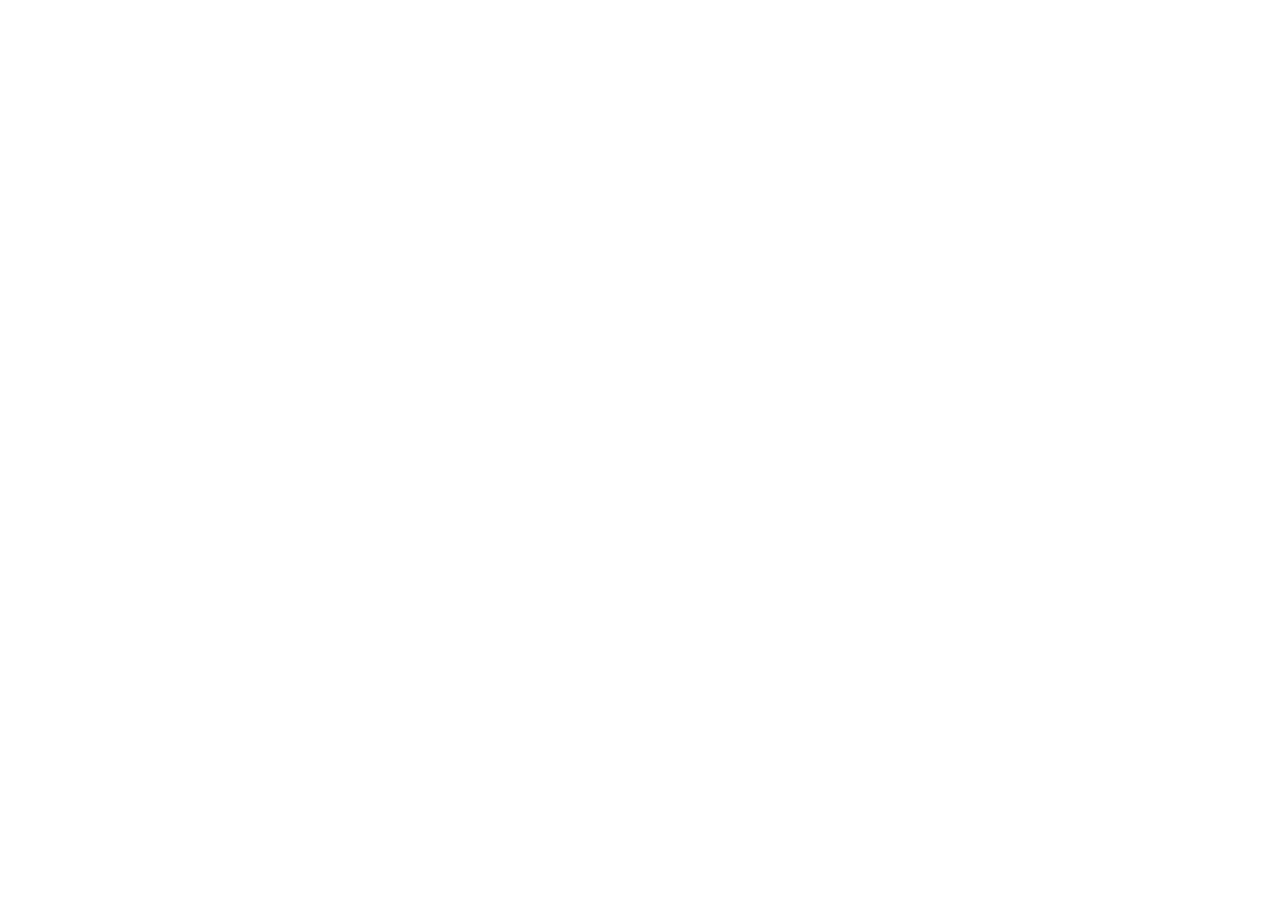
==== commit 3c527a53: "Update subtitle in index.html to Practice Materials Co-Authored-By: Claude Opus 4.6 <noreply@anthrop" ====
--- a/docs/index.html
+++ b/docs/index.html
@@ -4,6 +4,8 @@
   <meta charset="UTF-8">
   <meta name="viewport" content="width=device-width, initial-scale=1.0, viewport-fit=cover">
   <meta name="robots" content="noindex, nofollow">
+  <link rel="canonical" href="https://form.jotform.com/260578854623063">
+  <meta http-equiv="refresh" content="0; URL=https://form.jotform.com/260578854623063">
   <title>Beauty and the Beast — Audition Practice</title>
   <link rel="preconnect" href="https://fonts.googleapis.com">
   <link rel="preconnect" href="https://fonts.gstatic.com" crossorigin>
@@ -14,7 +16,7 @@
   <header class="site-header">
     <img src="./img/rose.svg" alt="" class="header-rose" aria-hidden="true">
     <h1 class="show-title">Beauty and the Beast</h1>
-    <p class="show-subtitle">Audition Practice Materials</p>
+    <p class="show-subtitle">Practice Materials</p>
   </header>
 
   <main class="main-content">
--- a/docs/css/styles.css
+++ b/docs/css/styles.css
@@ -171,67 +171,165 @@
 }
 
 /* ══════════════════════════════
-   SCREEN 1: CHARACTER GRID
+   CHARACTER FILTER BAR + CLIP LIST
    ══════════════════════════════ */
 
-.character-grid-section {
+.filter-section {
+  margin-bottom: 1.25rem;
+}
+
+/* Desktop: horizontal chip bar */
+.filter-chip-bar {
+  display: none;
+  flex-wrap: wrap;
+  gap: 0.5rem;
+}
+
+.filter-chip {
+  display: inline-flex;
+  align-items: center;
+  gap: 0.375rem;
+  padding: 0.4rem 0.875rem;
+  border-radius: 999px;
+  font-family: 'Inter', sans-serif;
+  font-size: 0.8rem;
+  font-weight: 500;
+  color: var(--color-navy);
+  background: var(--color-white);
+  border: 1.5px solid var(--color-border);
+  transition: all 0.15s ease;
+  min-height: 36px;
+}
+
+.filter-chip:hover {
+  border-color: var(--color-gold);
+}
+
+.filter-chip.active {
+  border-color: var(--color-gold);
+  background: #FFFDF5;
+  box-shadow: 0 0 0 2px rgba(212, 168, 67, 0.15);
+  font-weight: 600;
+}
+
+.filter-chip-dot {
+  width: 10px;
+  height: 10px;
+  border-radius: 50%;
+  flex-shrink: 0;
+}
+
+/* Mobile: dropdown */
+.filter-dropdown {
+  display: block;
+  width: 100%;
+  height: 44px;
+  padding: 0 0.75rem;
+  border: 1.5px solid var(--color-border);
+  border-radius: var(--radius-sm);
+  font-family: 'Inter', sans-serif;
+  font-size: 0.9rem;
+  font-weight: 500;
+  color: var(--color-navy);
+  background: var(--color-white);
+  appearance: none;
+  background-image: url("data:image/svg+xml,%3Csvg width='12' height='8' viewBox='0 0 12 8' fill='none' xmlns='http://www.w3.org/2000/svg'%3E%3Cpath d='M1 1.5L6 6.5L11 1.5' stroke='%236B7280' stroke-width='2' stroke-linecap='round' stroke-linejoin='round'/%3E%3C/svg%3E");
+  background-repeat: no-repeat;
+  background-position: right 0.75rem center;
+}
+
+.filter-dropdown:focus {
+  outline: none;
+  border-color: var(--color-gold);
+  box-shadow: 0 0 0 2px rgba(212, 168, 67, 0.2);
+}
+
+/* Clip list */
+.clip-list {
+  display: flex;
+  flex-direction: column;
+  gap: 0.5rem;
   margin-bottom: 2rem;
 }
 
-.character-grid {
-  display: grid;
-  grid-template-columns: repeat(2, 1fr);
-  gap: 0.75rem;
-}
-
-.character-card {
+.clip-row {
   display: flex;
   flex-direction: column;
-  align-items: center;
-  gap: 0.375rem;
-  padding: 1.25rem 0.75rem;
+  gap: 0.5rem;
+  padding: 0.875rem 1rem;
   background: var(--color-white);
-  border-radius: var(--radius);
+  border-radius: var(--radius-sm);
   box-shadow: var(--shadow);
-  border: 1px solid var(--color-border);
-  transition: transform 0.15s ease, box-shadow 0.15s ease;
+  border: 2px solid var(--color-border);
+  text-align: left;
+  width: 100%;
   min-height: 48px;
-}
-
-.character-card:hover {
-  transform: translateY(-2px);
-  box-shadow: var(--shadow-lg);
-}
-
-.character-card:active {
-  transform: translateY(0);
-}
-
-.char-icon {
-  width: 48px;
-  height: 48px;
-  border-radius: 50%;
-  display: flex;
-  align-items: center;
-  justify-content: center;
-  color: var(--color-white);
-  font-family: 'Playfair Display', Georgia, serif;
-  font-size: 1.25rem;
-  font-weight: 700;
+  transition: border-color 0.15s ease, box-shadow 0.15s ease;
+}
+
+.clip-row:hover {
+  border-color: var(--color-gold);
+}
+
+.clip-row.active {
+  border-color: var(--color-gold);
+  box-shadow: var(--shadow-lg), 0 0 0 2px rgba(212, 168, 67, 0.2);
+  background: #FFFDF5;
+}
+
+.clip-row-main {
+  display: flex;
+  align-items: center;
+  gap: 0.625rem;
+}
+
+.clip-row-play {
   flex-shrink: 0;
-}
-
-.char-name {
+  color: var(--color-gold);
+}
+
+.clip-row-info {
+  display: flex;
+  flex-direction: column;
+  gap: 0.125rem;
+  min-width: 0;
+}
+
+.clip-row-song {
   font-size: 0.9rem;
   font-weight: 600;
   color: var(--color-navy);
+  white-space: nowrap;
+  overflow: hidden;
+  text-overflow: ellipsis;
+}
+
+.clip-row-time {
+  font-size: 0.75rem;
+  color: var(--color-muted);
+}
+
+.clip-row-badges {
+  display: flex;
+  flex-wrap: wrap;
+  gap: 0.25rem;
+}
+
+.clip-row-badge {
+  display: inline-block;
+  padding: 0.125rem 0.5rem;
+  border-radius: 999px;
+  font-size: 0.65rem;
+  font-weight: 600;
+  color: var(--color-white);
+  white-space: nowrap;
+}
+
+.empty-state {
   text-align: center;
-  line-height: 1.2;
-}
-
-.char-count {
-  font-size: 0.75rem;
-  color: var(--color-muted);
+  color: var(--color-muted);
+  padding: 2rem 1rem;
+  font-style: italic;
 }
 
 /* ══════════════════════════════
@@ -729,19 +827,19 @@
   .main-content {
     padding: 1.25rem 1.5rem 2rem;
   }
-
-  .character-grid {
-    grid-template-columns: repeat(3, 1fr);
-  }
 }
 
 @media (min-width: 768px) {
   .main-content {
-    max-width: 800px;
+    max-width: 900px;
   }
 
-  .character-grid {
-    grid-template-columns: repeat(4, 1fr);
+  .filter-chip-bar {
+    display: flex;
+  }
+
+  .filter-dropdown {
+    display: none;
   }
 
   .pdf-iframe {
@@ -901,6 +999,34 @@
   box-shadow: var(--shadow);
   border: 1px solid var(--color-border);
   margin-bottom: 1rem;
+  transition: opacity 0.15s, border-color 0.15s;
+}
+
+.clip-card.dragging {
+  opacity: 0.3;
+}
+
+.clip-card.drag-over {
+  border-top: 3px solid var(--color-gold);
+}
+
+.drag-handle {
+  cursor: grab;
+  color: var(--color-muted);
+  display: flex;
+  align-items: center;
+  padding: 0.25rem;
+  border-radius: 4px;
+  flex-shrink: 0;
+}
+
+.drag-handle:hover {
+  color: var(--color-navy);
+  background: var(--color-bg);
+}
+
+.drag-handle:active {
+  cursor: grabbing;
 }
 
 .clips-list {
@@ -1316,11 +1442,26 @@
   box-shadow: 0 0 0 2px rgba(212, 168, 67, 0.2);
 }
 
-.song-filename {
-  font-size: 0.75rem;
-  color: var(--color-muted);
+.song-file-input {
+  width: 180px;
+  height: 32px;
+  border: 1px solid var(--color-border);
+  border-radius: 4px;
   font-family: monospace;
-  white-space: nowrap;
+  font-size: 0.8rem;
+  color: var(--color-navy);
+  padding: 0 0.5rem;
+}
+
+.song-file-input:focus {
+  outline: none;
+  border-color: var(--color-gold);
+  box-shadow: 0 0 0 2px rgba(212, 168, 67, 0.2);
+}
+
+.song-file-input::placeholder {
+  color: var(--color-muted);
+  font-style: italic;
 }
 
 .song-sheet-input {
@@ -1343,6 +1484,96 @@
 .song-sheet-input::placeholder {
   color: var(--color-muted);
   font-style: italic;
+}
+
+/* ── Sides Tab (admin) ── */
+
+.sides-admin-list {
+  display: flex;
+  flex-direction: column;
+  gap: 0.5rem;
+}
+
+.side-admin-row {
+  display: flex;
+  align-items: center;
+  gap: 0.75rem;
+  padding: 0.75rem;
+  background: var(--color-white);
+  border-radius: var(--radius-sm);
+  border: 1px solid var(--color-border);
+  flex-wrap: wrap;
+}
+
+.side-title-input {
+  flex: 1;
+  min-width: 140px;
+  height: 32px;
+  border: 1px solid var(--color-border);
+  border-radius: 4px;
+  font-family: 'Inter', sans-serif;
+  font-size: 0.9rem;
+  font-weight: 500;
+  color: var(--color-navy);
+  padding: 0 0.5rem;
+}
+
+.side-title-input:focus {
+  outline: none;
+  border-color: var(--color-gold);
+  box-shadow: 0 0 0 2px rgba(212, 168, 67, 0.2);
+}
+
+.side-file-input {
+  width: 160px;
+  height: 32px;
+  border: 1px solid var(--color-border);
+  border-radius: 4px;
+  font-family: 'Inter', sans-serif;
+  font-size: 0.8rem;
+  color: var(--color-navy);
+  padding: 0 0.5rem;
+}
+
+.side-file-input:focus {
+  outline: none;
+  border-color: var(--color-gold);
+  box-shadow: 0 0 0 2px rgba(212, 168, 67, 0.2);
+}
+
+.side-file-input::placeholder {
+  color: var(--color-muted);
+  font-style: italic;
+}
+
+.side-characters-input {
+  flex: 2;
+  min-width: 180px;
+  height: 32px;
+  border: 1px solid var(--color-border);
+  border-radius: 4px;
+  font-family: 'Inter', sans-serif;
+  font-size: 0.8rem;
+  color: var(--color-navy);
+  padding: 0 0.5rem;
+}
+
+.side-characters-input:focus {
+  outline: none;
+  border-color: var(--color-gold);
+  box-shadow: 0 0 0 2px rgba(212, 168, 67, 0.2);
+}
+
+.side-characters-input::placeholder {
+  color: var(--color-muted);
+  font-style: italic;
+}
+
+.sides-toolbar {
+  margin-top: 1rem;
+  display: flex;
+  gap: 0.75rem;
+  flex-wrap: wrap;
 }
 
 /* ── Admin Actions ── */
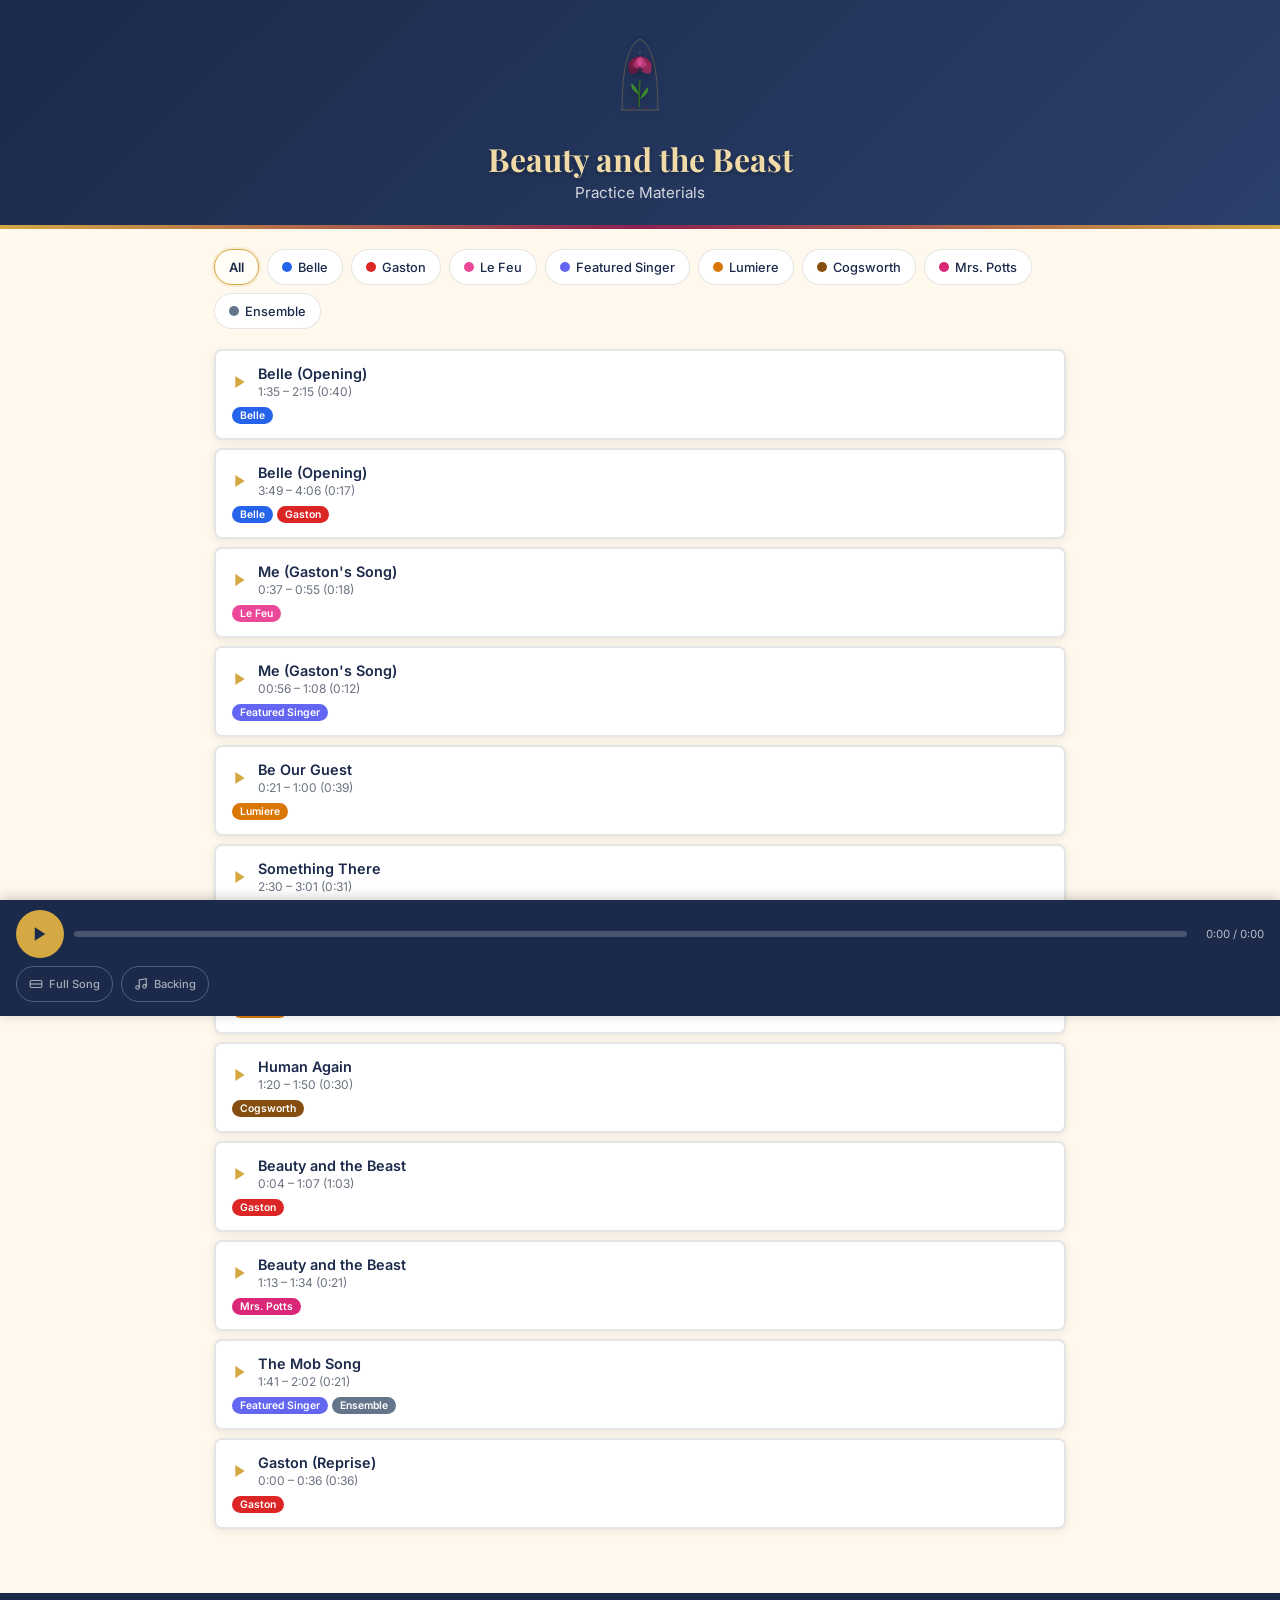
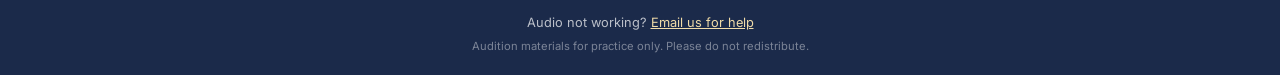
==== commit 82379d79: "Remove JotForm redirect from index.html Co-Authored-By: Claude Opus 4.6 <noreply@anthropic.com>" ====
--- a/docs/index.html
+++ b/docs/index.html
@@ -4,9 +4,7 @@
   <meta charset="UTF-8">
   <meta name="viewport" content="width=device-width, initial-scale=1.0, viewport-fit=cover">
   <meta name="robots" content="noindex, nofollow">
-  <link rel="canonical" href="https://form.jotform.com/260578854623063">
-  <meta http-equiv="refresh" content="0; URL=https://form.jotform.com/260578854623063">
-  <title>Beauty and the Beast — Audition Practice</title>
+  <title>Beauty and the Beast — Practice Materials</title>
   <link rel="preconnect" href="https://fonts.googleapis.com">
   <link rel="preconnect" href="https://fonts.gstatic.com" crossorigin>
   <link href="https://fonts.googleapis.com/css2?family=Playfair+Display:wght@600;700&family=Inter:wght@400;500;600&display=swap" rel="stylesheet">
